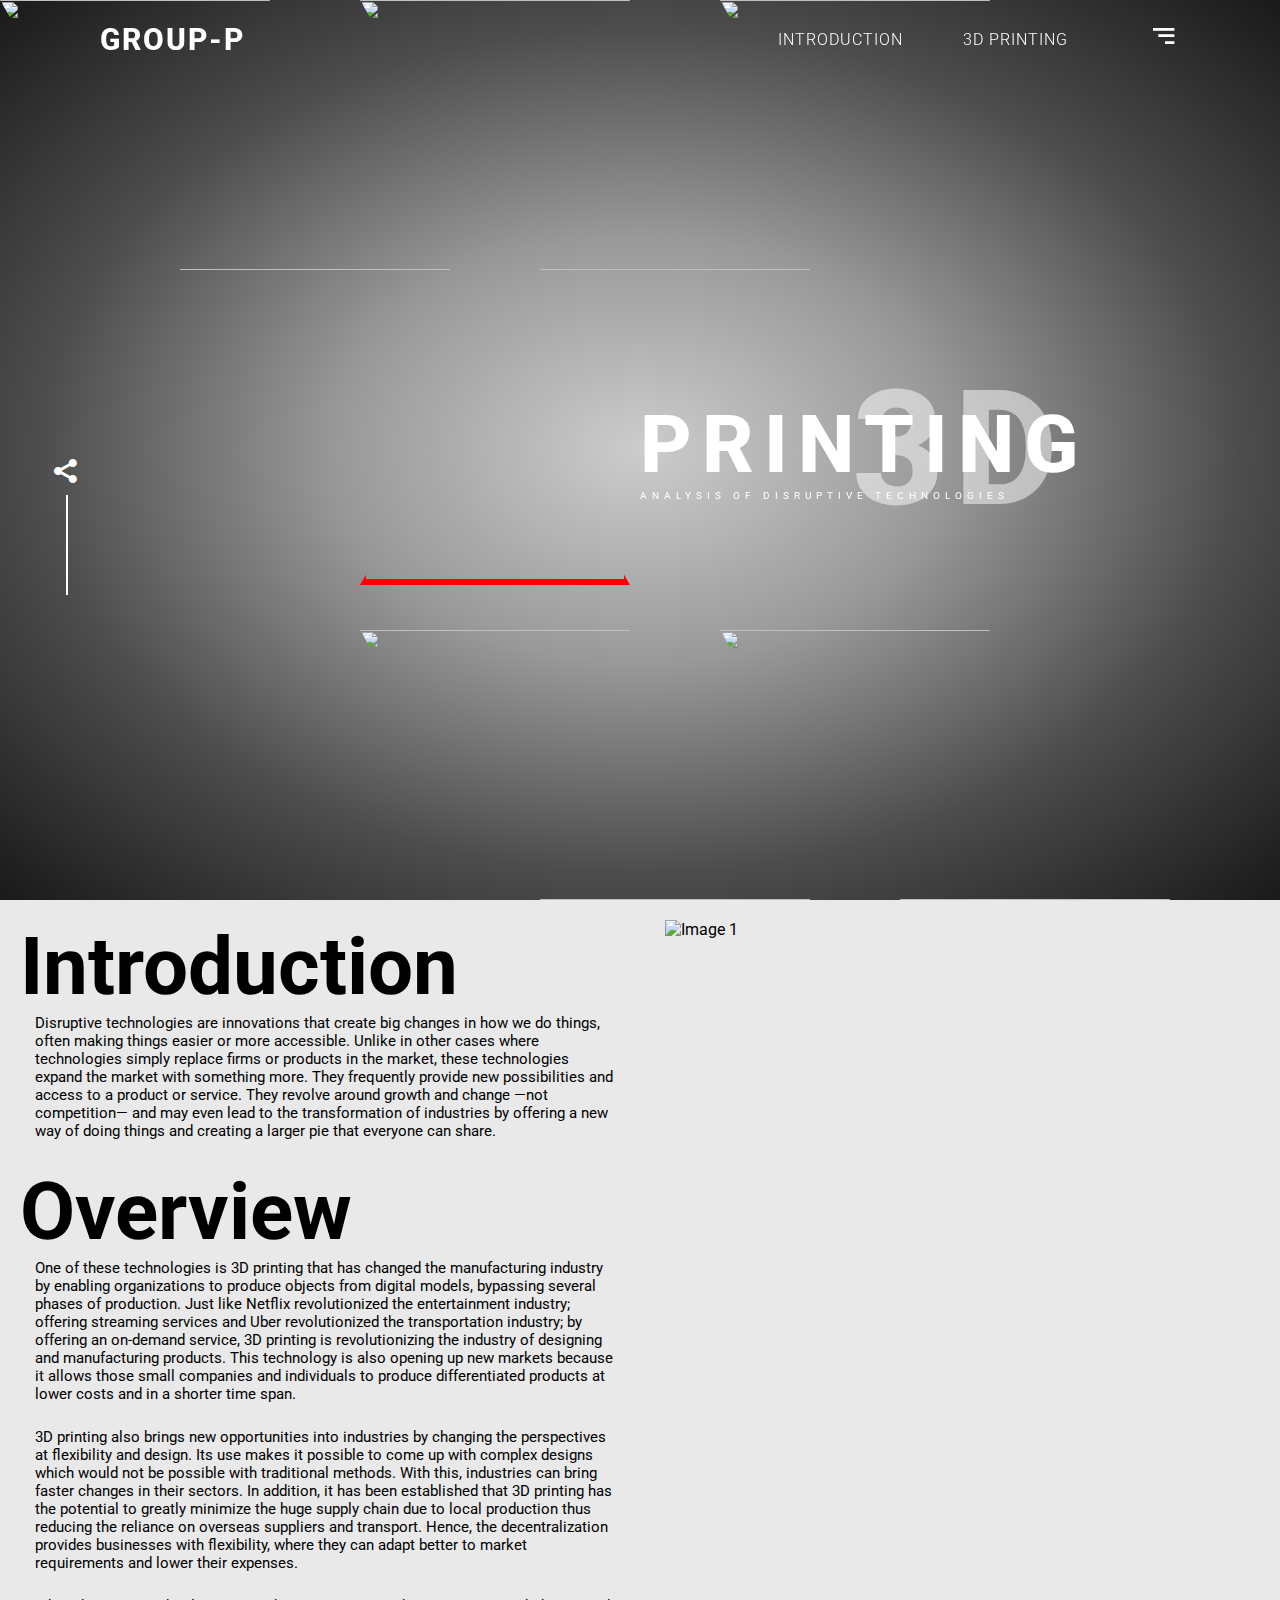
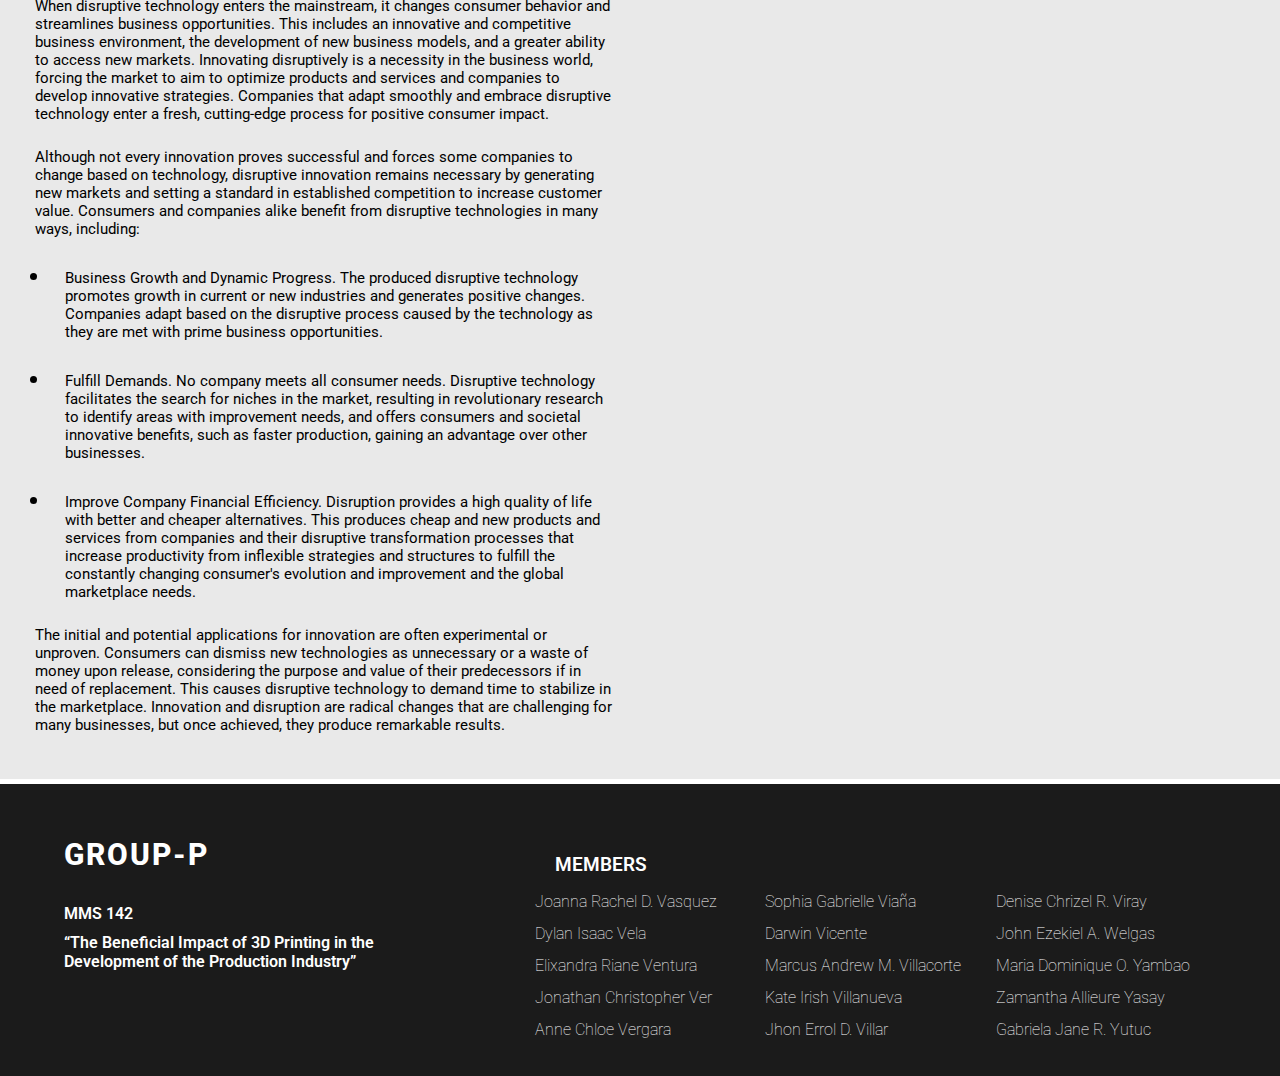
==== 3D printing - Copy/index.html @ 632ba296 "Update index.html" ====
<!DOCTYPE html>
<html lang="en">
<head>
    <meta charset="UTF-8">
    <meta name="viewport" content="width=device-width, initial-scale=1.0">
    <link href='https://unpkg.com/boxicons@2.1.4/css/boxicons.min.css' rel='stylesheet'>
    <link rel="stylesheet" href="css/style.css">
    <title>Disruptive Technologies: 3D Printing</title>
</head>
<body>
    <header>
        <a href="/3D printing - Copy/index.html" class="logo">Group-P</a>
        <div class="header-right">
            <ul class="nav">
                <li><a href="#introduction">Introduction</a></li>
                <li class="dropdown">
                    <a href="javascript:void(0)" class="dropbtn">3D Printing</a>
                    <div class="dropdown-content">
                        <a href="../Sub-Page/Sub-Page/3DPrintingPage.html">What is 3D Printing</a>
                        <a href="../Sub-Page/Sub-Page/3DPrintingPage.html#disruptive-impact">Disruptive Impacts of 3D Printing</a>
                        <a href="../Sub-Page/Sub-Page/3DPrintingPage.html#future-implications">Future Implications of 3D Printing</a>
                    </div>
                </li>
            </ul>
            <a href="#" class="menu" onclick="togglemenu();"><i class='bx bx-menu-alt-right'></i></a>
        </div>
    </header>
    <ul class="nav-mobile">
        <li><a href="#"></a></li>
        <li><a href="#footer">Members</a></li>
        <li><a href="#">References</a></li>
    </ul>
    <div class="banner">
        <a href="#" class="share"><i class='bx bxs-share-alt'></i></a>
        <div class="triangle one">
            <div class="flip-card">
                <div class="flip-card-front">
                    <img src="images/img-1.jpg" alt="">
                </div>
                <div class="flip-card-back">
                    <p></p>
                </div>
            </div>
        </div>
        <div class="triangle two">
            <div class="flip-card">
                <div class="flip-card-front">
                    <img src="images/img-3.jpg" alt="">
                </div>
                <div class="flip-card-back">
                    <p></p>
                </div>
            </div>
        </div>
        <div class="triangle three">
            <div class="flip-card">
                <div class="flip-card-front">
                    <img src="images/img-4.jpg" alt="">
                </div>
                <div class="flip-card-back">
                    <p></p>
                </div>
            </div>
        </div>
        <div class="triangle four video-container video-2">
            <div class="flip-card">
                <div class="flip-card-front">
                    <video class="video-2" src="videos/vid-2.mp4" autoplay loop muted></video>
                </div>
                <div class="flip-card-back">
                    <a target="_blank" href="https://www.youtube.com/watch?v=aubLuCFIejc">Reference</a>
                    <a href="#" class="play" onclick="changeVideo('video-2')"><i class='bx bx-play-circle'></i></a>
                </div>
            </div>
        </div>
        <div class="triangle five video-container video-3">
            <div class="flip-card">
                <div class="flip-card-front">
                    <video class="video-3" src="videos/vid-3.mp4" autoplay loop muted></video>
                </div>
                <div class="flip-card-back">
                    <a target="_blank" href="https://www.youtube.com/watch?v=aubLuCFIejc">Reference</a>
                    <a href="#" class="play" onclick="changeVideo('video-3')"><i class='bx bx-play-circle'></i></a>
                </div>
            </div>
        </div>
        <div class="triangle six">
            <div class="flip-card">
                <div class="flip-card-front">
                    <img src="images/img-7.jpg" alt="">
                </div>
                <div class="flip-card-back">
                    <p></p>
                </div>
            </div>
        </div>
        <div class="triangle seven">
            <div class="flip-card">
                <div class="flip-card-front">
                    <img src="images/img-8.jpg" alt="">
                </div>
                <div class="flip-card-back">
                    <p></p>
                </div>
            </div>
        </div>
        <div class="triangle-inverse one">
            <div class="flip-card">
                <div class="flip-card-front">
                    <img src="images/img-2.jpg" alt="">
                </div>
                <div class="flip-card-back">
                    <p></p>
                </div>
            </div>
        </div>
        <div class="triangle-inverse two">
            <div class="flip-card">
                <div class="flip-card-front">
                    <img src="images/img-9.jpg" alt="">
                </div>
                <div class="flip-card-back">
                    <p></p>
                </div>
            </div>
        </div>
        <div class="triangle-inverse three video-container video-1 active">
            <div class="flip-card">
                <div class="flip-card-front">
                    <video class="video-1" src="videos/vid-1.mp4" autoplay loop muted></video>
                </div>
                <div class="flip-card-back">
                    <a href="#" class="play" onclick="changeVideo('video-1')"><i class='bx bx-play-circle'></i></a>
                    <a target="_blank" href="https://www.youtube.com/watch?v=aubLuCFIejc">Reference</a>
                </div>
            </div>
        </div>
        <div class="triangle-inverse four">
            <div class="flip-card">
                <div class="flip-card-front">
                    <img src="images/img-1.jpg" alt="">
                </div>
                <div class="flip-card-back">
                    <p></p>
                </div>
            </div>
        </div>
        <div class="triangle-inverse five">
            <div class="flip-card">
                <div class="flip-card-front">
                    <img src="images/img-2.jpg" alt="">
                </div>
                <div class="flip-card-back">
                    <p></p>
                </div>
            </div>
        </div>
        <div class="banner-title">
            <h1>Prin<span class="text-special">3D</span>ting</h1>
            <span class="subtitle">Analysis of Disruptive Technologies</span>
        </div>
        <div class="bg-video-list">
            <video class="bg-video video-1 active" src="videos/vid-1.mp4" autoplay loop muted></video>
            <video class="bg-video video-2" src="videos/vid-2.mp4" autoplay loop muted></video>
            <video class="bg-video video-3" src="videos/vid-3.mp4" autoplay loop muted></video>
        </div>
    </div>
    <div class="additional-content">
        <div class="content-wrapper">
            <div class="text-column">
                <h2 id="introduction">Introduction</h2>
                <p>Disruptive technologies are innovations that create big changes in how we do things, often making things easier or more accessible. Unlike in other cases where technologies simply replace firms or products in the market, these technologies expand the market with something more. They frequently provide new possibilities and access to a product or service. They revolve around growth and change —not competition— and may even lead to the transformation of industries by offering a new way of doing things and creating a larger pie that everyone can share.</p>
                <br>
                <h2>Overview</h2>
                <p>One of these technologies is 3D printing that has changed the manufacturing industry by enabling organizations to produce objects from digital models, bypassing several phases of production. Just like Netflix revolutionized the entertainment industry; offering streaming services and Uber revolutionized the transportation industry; by offering an on-demand service, 3D printing is revolutionizing the industry of designing and manufacturing products. This technology is also opening up new markets because it allows those small companies and individuals to produce differentiated products at lower costs and in a shorter time span.</p>
                <br>
                <p>3D printing also brings new opportunities into industries by changing the perspectives at flexibility and design. Its use makes it possible to come up with complex designs which would not be possible with traditional methods. With this, industries can bring faster changes in their sectors. In addition, it has been established that 3D printing has the potential to greatly minimize the huge supply chain due to local production thus reducing the reliance on overseas suppliers and transport. Hence, the decentralization provides businesses with flexibility, where they can adapt better to market requirements and lower their expenses.</p>
                <br>
                <p>When disruptive technology enters the mainstream, it changes consumer behavior and streamlines business opportunities. This includes an innovative and competitive business environment, the development of new business models, and a greater ability to access new markets. Innovating disruptively is a necessity in the business world, forcing the market to aim to optimize products and services and companies to develop innovative strategies. Companies that adapt smoothly and embrace disruptive technology enter a fresh, cutting-edge process for positive consumer impact.</p>
                <br>
                <p>Although not every innovation proves successful and forces some companies to change based on technology, disruptive innovation remains necessary by generating new markets and setting a standard in established competition to increase customer value. Consumers and companies alike benefit from disruptive technologies in many ways, including:</p>
                <br>
                <ul>
                    <li>
                        <p>Business Growth and Dynamic Progress. The produced disruptive technology promotes growth in current or new industries and generates positive changes. Companies adapt based on the disruptive process caused by the technology as they are met with prime business opportunities.</p>
                    </li>
                    <br>
                    <li>
                        <p>Fulfill Demands. No company meets all consumer needs. Disruptive technology facilitates the search for niches in the market, resulting in revolutionary research to identify areas with improvement needs, and offers consumers and societal innovative benefits, such as faster production, gaining an advantage over other businesses.</p>
                    </li>
                    <br>
                    <li>
                        <p>Improve Company Financial Efficiency. Disruption provides a high quality of life with better and cheaper alternatives. This produces cheap and new products and services from companies and their disruptive transformation processes that increase productivity from inflexible strategies and structures to fulfill the constantly changing consumer's evolution and improvement and the global marketplace needs.</p>
                    </li>
                    <br>
                </ul>
                <p>The initial and potential applications for innovation are often experimental or unproven. Consumers can dismiss new technologies as unnecessary or a waste of money upon release, considering the purpose and value of their predecessors if in need of replacement. This causes disruptive technology to demand time to stabilize in the marketplace. Innovation and disruption are radical changes that are challenging for many businesses, but once achieved, they produce remarkable results.</p>
                <br>
            </div>
            <div class="image-column">
                <img src="images/img-10.jpg" alt="Image 1">
                <iframe width="100%" height="25%" src="https://www.youtube.com/embed/anTbjvikZjg?si=EbJKL6sJ1cytsRj_" title="YouTube video player" frameborder="0" allow="accelerometer; autoplay; clipboard-write; encrypted-media; gyroscope; picture-in-picture; web-share" referrerpolicy="strict-origin-when-cross-origin" allowfullscreen></iframe>
                <iframe width="100%" height="25%" src="https://www.youtube.com/embed/z0YOZAopdvs?si=YyNyME1jHcobrAN2" title="YouTube video player" frameborder="0" allow="accelerometer; autoplay; clipboard-write; encrypted-media; gyroscope; picture-in-picture; web-share" referrerpolicy="strict-origin-when-cross-origin" allowfullscreen></iframe>
            </div>
        </div>
    </div>
    <footer>
        <div class="footer" id="footer">
          <div class="container">
            <div class="column">
                  <div class="info">
                    <a href="/" class="logo">Group-P</a>  <!--Logo placement-->
                    <div>
                      <h4> MMS 142  </h4>
                      <h4>
                        “The Beneficial Impact of 3D Printing in the Development of the Production Industry” 
                      </h4>
                    </div>
                  </div>
    
                  <div class="members">
                    <h3> Members </h3>
                    <div class="names">
                      <p class="member-list">
                        Joanna Rachel D. Vasquez <br>
                        Dylan Isaac Vela <br>
                        Elixandra Riane Ventura <br>
                        Jonathan Christopher Ver <br>
                        Anne Chloe Vergara
                      </p>
                    
                      <p class="member-list">
                        Sophia Gabrielle Viaña <br>
                        Darwin Vicente <br>
                        Marcus Andrew M. Villacorte <br>
                        Kate Irish Villanueva <br>
                        Jhon Errol D. Villar
                      </p>
    
                      <p class="member-list">
                        Denise Chrizel R. Viray <br>
                        John Ezekiel A. Welgas <br>
                        Maria Dominique O. Yambao <br>
                        Zamantha Allieure Yasay <br>
                        Gabriela Jane R. Yutuc                    
                      </p>
                    </div>   
                  </div>
            </div>
          </div>  
        </div>
        <!--/.footer-->
                              
    
    </footer>
    <script src="js/main.js"></script>
</body>
</html>
---- 3D printing - Copy/css/style.css ----
@import url('https://fonts.googleapis.com/css2?family=Bodoni+Moda:ital,opsz,wght@0,6..96,400..900;1,6..96,400..900&family=League+Spartan:wght@100..900&family=Roboto:ital,wght@0,100;0,300;0,400;0,500;0,700;0,900;1,100;1,300;1,400;1,500;1,700;1,900&display=swap');

* {
    margin: 0;
    padding: 0;
    box-sizing: border-box;
}

:root {
    --primary: #ff0000;
}

body {
    position: relative;
    background: #ffffff;
    font-family: 'Roboto', sans-serif;
    width: 100%;
    min-height: 100vh;
    overflow: hidden;
}

header {
    position: absolute;
    top: 0;
    left: 0;
    width: 100%;
    display: flex;
    justify-content: space-between;
    align-items: center;
    padding: 20px 100px;
    z-index: 1000;
}

.logo {
    font-size: 30px;
    color: #ffffff;
    letter-spacing: 2px;
    font-weight: 800;
    text-decoration: none;
    text-transform: uppercase;
}

.header-right {
    display: flex;
    align-items: center;
}

.menu {
    color: #ffffff;
    font-size: 2rem;
    transition: 0.5s;
}

.menu.active {
    transform: rotateY(180deg);
}

.nav {
    display: flex;
    margin-right: 50px;
}

.nav li {
    list-style: none;
    margin: 0 20px;
}

.nav li a {
    color: #ffffff;
    text-decoration: none;
    text-transform: uppercase;
    font-weight: 300;
    letter-spacing: 1px;
    cursor: pointer;
    transition: 0.5s;
    padding: 10px;
}

.nav li a:hover {
    color: var(--primary);
}

.nav-mobile {
    position: absolute;
    top: 0;
    left: 0;
    width: 100%;
    height: 100vh;
    background: rgba(0, 0, 0, 0.4);
    backdrop-filter: blur(20px);
    display: flex;
    flex-direction: column;
    justify-content: center;
    align-items: center;
    transition: 0.5s;
    z-index: 990;
    gap: 20px;
    opacity: 0;
    visibility: hidden;
}

.nav-mobile.active {
    opacity: 1;
    visibility: visible;
}

.nav-mobile li {
    position: relative;
    list-style: none;
}

.nav-mobile li a {
    color: #ffffff;
    text-decoration: none;
    font-weight: 300;
    text-transform: uppercase;
    letter-spacing: 1px;
    cursor: pointer;
    transition: 0.5s;
    padding: 10px;
}

.nav-mobile li a:hover {
    color: var(--primary);
}

.banner {
    position: relative;
    width: 100%;
    min-height: 100vh;
    padding: 0 100px;
    display: flex;
    justify-content: space-between;
    align-items: center;
    overflow: hidden;
    transition: 0.5s;
    perspective: 1000px;
}

.banner::after {
    position: absolute;
    content: '';
    top: 0;
    left: 0;
    right: 0;
    bottom: 0;
    background: radial-gradient(
        rgba(0, 0, 0, 0.2),
        rgba(0, 0, 0, 0.4),
        rgba(0, 0, 0, 0.7),
        rgba(0, 0, 0, 0.9)
    );
}

.banner .share {
    position: absolute;
    top: 45%;
    left: 50px;
    transform: translateY(50px);
    color: #ffffff;
    font-size: 2rem;
    z-index: 1000;
    cursor: pointer;
    transition: 0.5s;
}

.banner .share:hover {
    color: var(--primary);
}

.banner .share::before {
    position: absolute;
    content: '';
    top: 40px;
    left: 50%;
    width: 2px;
    height: 100px;
    background: #ffffff;
}

.triangle {
    position: absolute;
    top: 0;
    left: 0;
    width: 30vh;
    height: 30vh;
    clip-path: polygon(0 0, 50% 87%, 100% 0);
    cursor: pointer;
    z-index: 900;
    transition: transform 1s;
    transform-style: preserve-3d;
}

.triangle-inverse {
    position: absolute;
    top: 0;
    left: calc(15vh + 5vh);
    width: 30vh;
    height: 30vh;
    clip-path: polygon(0 100%, 50% 13%, 100% 100%);
    cursor: pointer;
    z-index: 900;
    transition: transform 1s;
    transform-style: preserve-3d;
}

.triangle.two {
    left: calc(30vh + 10vh);
}

.triangle.three {
    left: calc(60vh + 20vh);
}

.triangle.four {
    top: calc(30vh + 5vh);
    left: calc(15vh + 5vh);
}

.triangle.five {
    top: calc(30vh + 5vh);
    left: calc(45vh + 15vh);
}

.triangle.six {
    top: calc(60vh + 10vh);
    left: calc(30vh + 10vh);
}

.triangle.seven {
    top: calc(60vh + 10vh);
    left: calc(60vh + 20vh);
}

.triangle-inverse.two {
    left: calc(45vh + 15vh);
}

.triangle-inverse.three {
    top: calc(30vh + 5vh);
    left: calc(30vh + 10vh);
}

.triangle-inverse.four {
    top: calc(60vh + 10vh);
    left: calc(45vh + 15vh);
}

.triangle-inverse.five {
    top: calc(60vh + 10vh);
    left: calc(75vh + 25vh);
}

.triangle:hover,
.triangle-inverse:hover {
    transform: rotateY(360deg);
}

.flip-card {
    position: relative;
    width: 100%;
    height: 100%;
    transition: transform 0.5s;
    transform-style: preserve-3d;
}

.triangle:hover .flip-card,
.triangle-inverse:hover .flip-card {
    transform: rotateY(180deg);
}

.flip-card-front,
.flip-card-back {
    position: absolute;
    width: 100%;
    height: 100%;
    backface-visibility: hidden;
    display: flex;
    justify-content: center;
    align-items: center;
}

.flip-card-front {
    color: #ffffff;
}

.flip-card-back {
    background: var(--primary);
    color: #ffffff;
    transform: rotateY(180deg);
    display: flex;
    justify-content: start;
    align-items: center;
    flex-direction: column;
    gap: 15px;
    padding-top: 50px;
    font-size: 10px;
    text-decoration: none;
    text-transform: uppercase;
}

.flip-card-back a {
    color: #ffffff;
    font-decoration: none;
    font-weight: 300;
}

.flip-card-back .play {
    font-size: 2rem;
    color: #ffffff;
    transition: 0.5s;
    transform: scale(1);
}

.flip-card-back .play:hover {
    transform: scale(1.5);
}

.triangle-inverse .flip-card-back {
    padding-top: 100px;
}


.triangle-inverse img,
.triangle img {
    width: 100%;
    height: 100%;
    object-fit: cover;
    object-position: center;
}

.triangle-inverse video,
.triangle video {
    width: 100%;
    height: 100%;
    object-fit: cover;
    object-position: center;
}

.video-container.active {
    border: 6px solid var(--primary);
}

.banner .bg-video {
    position: absolute;
    top: 0;
    left: 0;
    width: 100%;
    height: 100%;
    object-fit: cover;
    object-position: center;
    visibility: hidden;
    opacity: 0;
    transition: 1s;
}

.banner .bg-video.active {
    visibility: visible;
    opacity: 1;
}

.banner-title {
    position: absolute;
    right: 0;
    top: 0;
    width: 50%;
    height: 100vh;
    display: flex;
    align-items: start;
    justify-content: center;
    flex-direction: column;
}

.banner-title h1 {
    color: #ffffff;
    font-size: 5rem;
    text-transform: uppercase;
    letter-spacing: 10px;
    width: 100%;
    z-index: 900;
    font-weight: 800;
    line-height: 0;
}

.banner-title .text-special {
    position: absolute;
    font-size: 10rem;
    top: 50%;
    left: 50%;
    transform: translate(-50%, -50%);
    opacity: 0.5;
    animation: animate 10s linear infinite;
}

@keyframes animate {
    0% {
        transform: translate(-50%, -50%) rotateY(0deg);
    }
    100% {
        transform: translate(-50%, -50%) rotateY(360deg);
    }
}

.banner-title .subtitle {
    top: 45px;
    font-size: 10px;
    position: relative;
    color: #ffffff;
    letter-spacing: 5px;
    text-transform: uppercase;
    z-index: 900;
}

body {
    font-family: 'Roboto', sans-serif;
    margin: 0;
    padding: 0;
    overflow-x: hidden;
    overflow-y: auto;
}

.text-column h2 {
    font-size: 5rem;
}

.additional-content {
    padding: 20px;
    background: #e9e9e9;
    min-height: 100vh;
    box-sizing: border-box;
}

.content-wrapper {
    display: flex;
    justify-content: space-between;
    flex-wrap: wrap;
}

.text-column,
.image-column {
    width: 48%;
}

.image-column img {
    width: 100%;
    height: auto;
    margin-bottom: 10px;
}

.footer {
  background: #1b1b1b;
  height: auto;
  padding-bottom: 30px;
  position: relative;
  width: 100%;
  border-top: 18px;
  margin-top: 5px;
  color: #ffffff;
} 

.container {
    max-height: 360px;
    padding-top: 20px;
    padding-top: 20px;
    width: 90%;
    margin: auto;
}

.column {
    display: grid;
    grid-template-columns: 1fr 1.5fr;
}

.info {
    display: grid;
    
    width: 80%;  
}

.logo {
    align-content: center;
}

.members {
    align-content: center;
}

.names {
    display: grid;
    grid-template-columns: 1fr 1fr 1fr;
}

.member-list {
    line-height: 2;
    width: 90%;
    min-width: 220px;
    text-align: left;
    align-content: end;
    padding-left: 10px;
} 

.names {
    display: grid;
    grid-template-columns: 1fr 1fr 1fr;
}

  .footer h4 {
    font-size: 1em;
    font-weight: 600;
    align-content: center;
    padding-bottom: 10px;
  }
  .footer h3 {
    font-size: 1.2em;
    font-weight: 600;
    line-height: 2px;
    padding: 40px 10px 0px;
    text-transform: uppercase;
    margin: 20px;
    text-align: left;
  }
  
  .footer p {
    font-size: 1em;
    font-weight: lighter;
}

.header-right .nav .dropdown {
    position: relative;
    display: inline-block;
}

.header-right .nav .dropbtn {
    background-color: inherit;
    color: #ffffff;
    padding: 10px;
    font-size: 16px;
    border: none;
    cursor: pointer;
}

.header-right .nav .dropdown-content a {
    color: #000;
    font-size: 15px;
    font-weight: 500;
    padding: 12px 16px;
    text-decoration: none;
    display: block;
}

.header-right .nav .dropdown-content a:hover {
    background-color: #000;
    color: #ffffff;
}

.header-right .nav .dropdown-content {
    display: none;
    position: absolute;
    top: 25px;
    background-color: #ffffff;
    opacity: 45%;
    min-width: 160px;
    box-shadow: 0px 8px 16px 0px rgba(0, 0, 0, 0.2);
    z-index: 900;
}

.header-right .nav .dropdown:hover .dropbtn {
    color: var(--primary);
}

.additional-content .content-wrapper .text-column {
    font-size: 22px;
}

.additional-content .content-wrapper .text-column p {
    padding-left: 15px;
    font-size: 15px;
}

.additional-content .content-wrapper .text-column ul {
    margin-left: 30px;
}
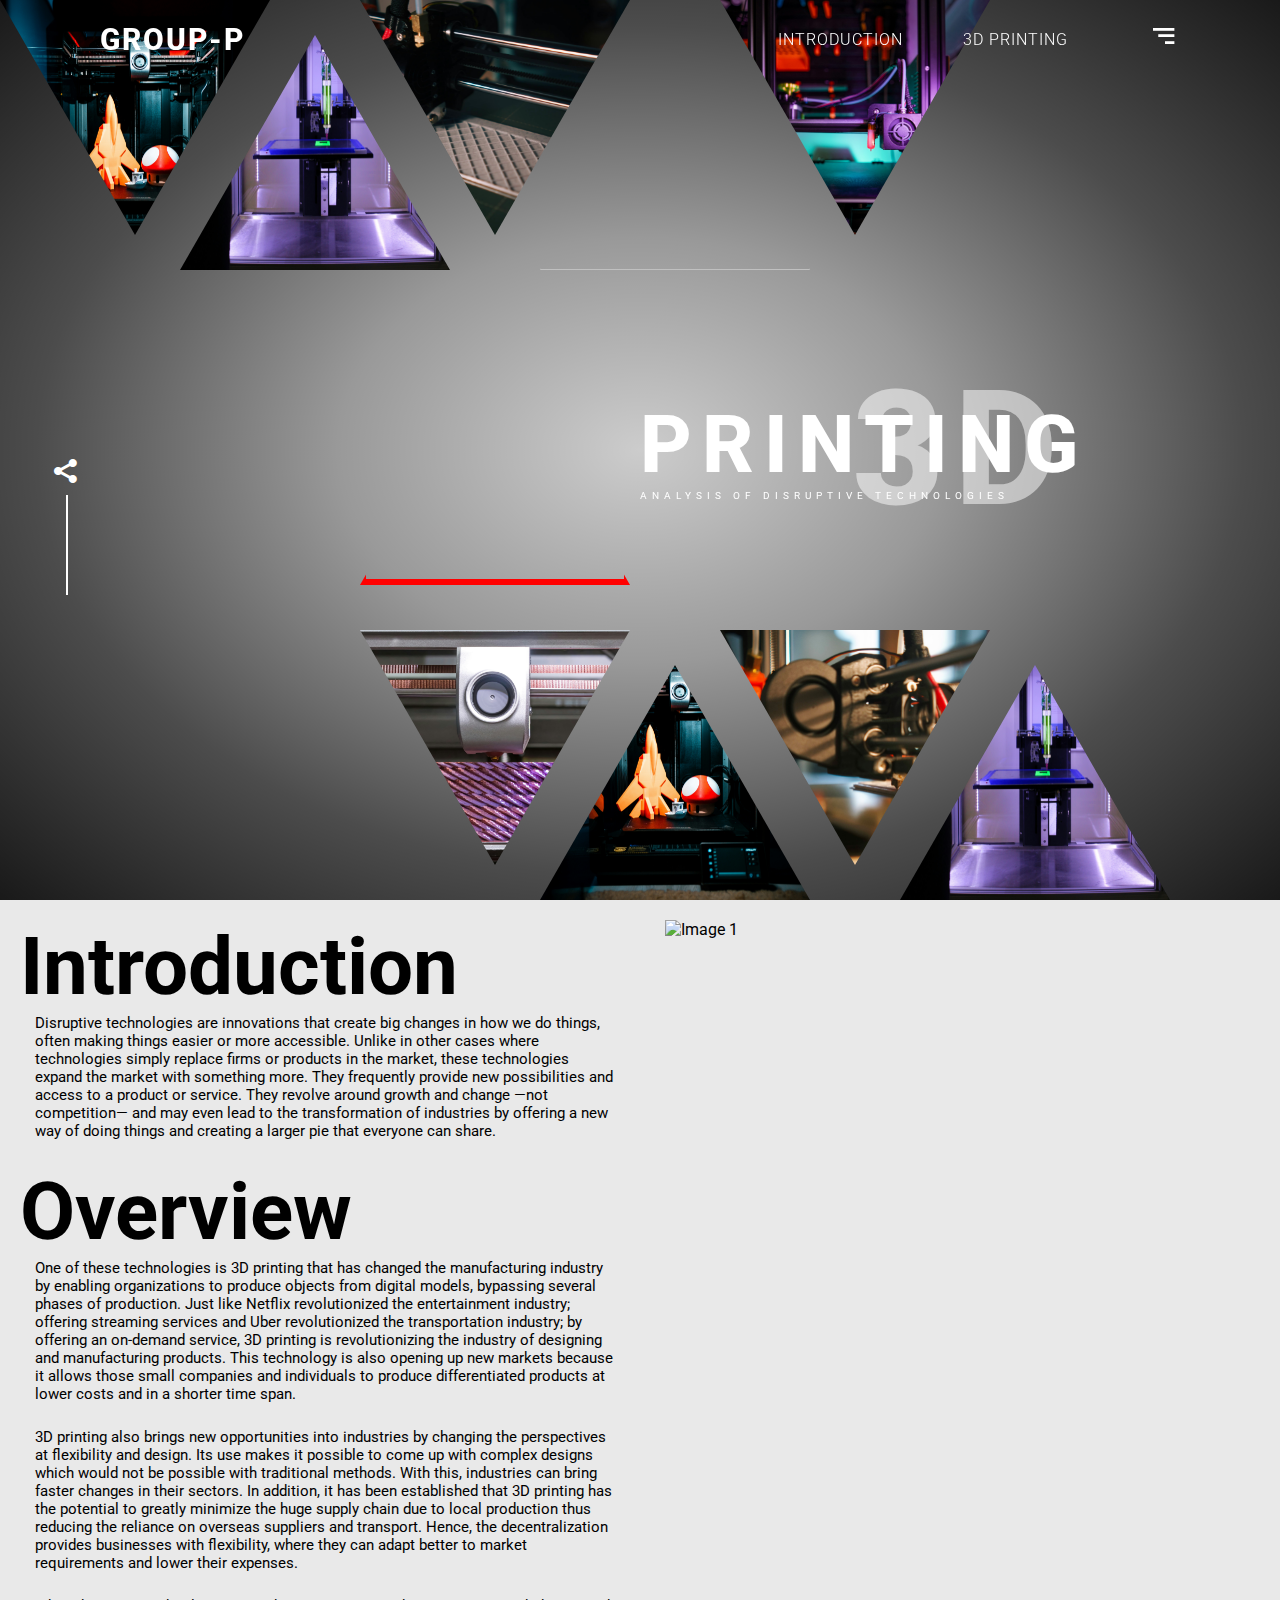
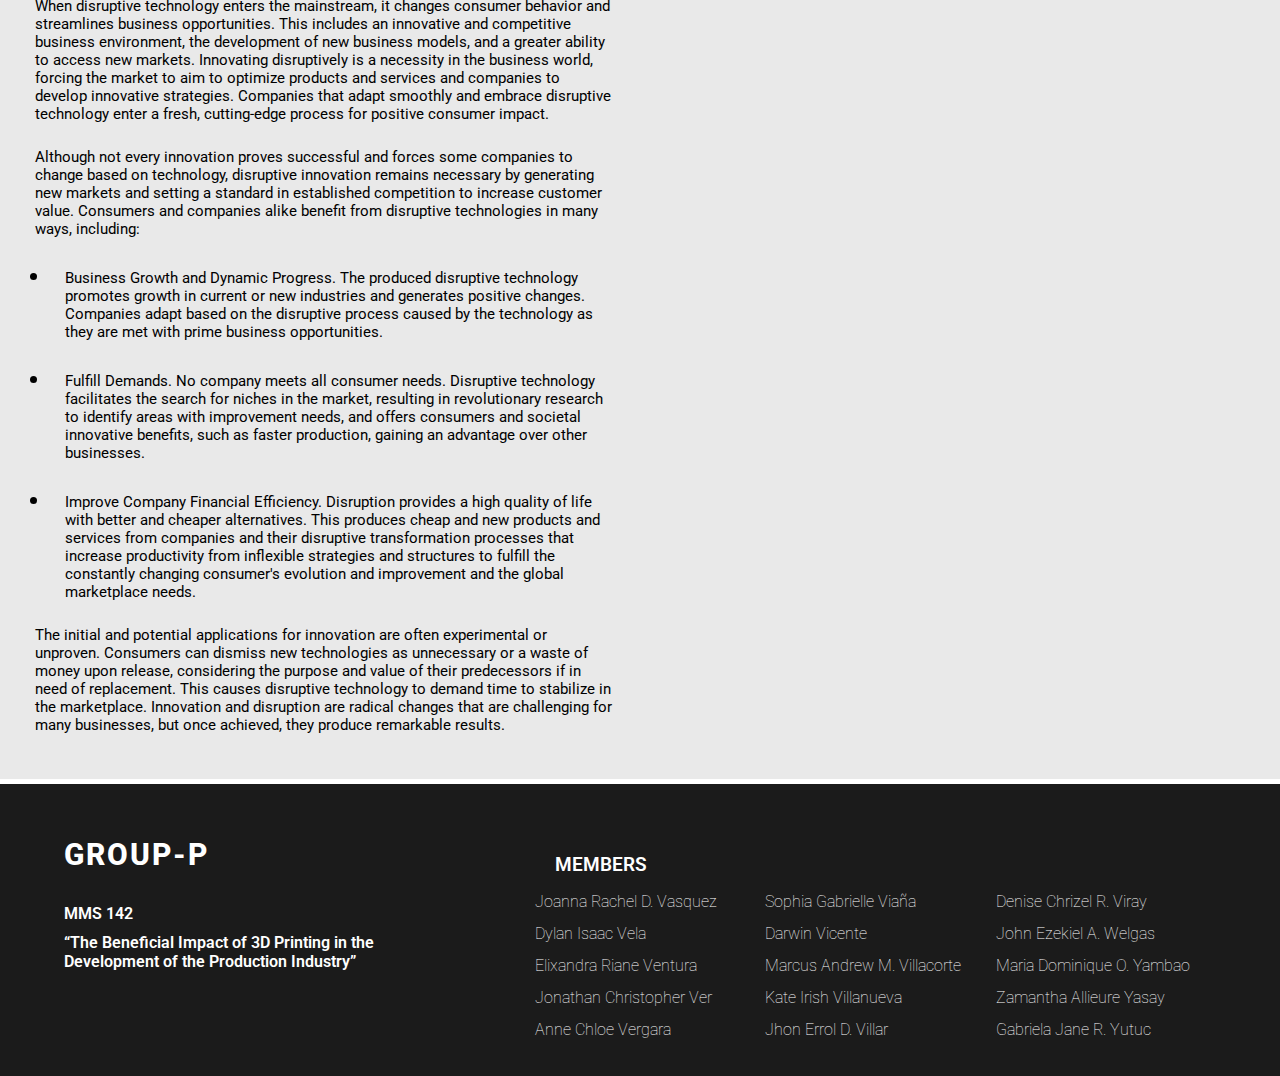
==== commit ed415a06: "Update index.html" ====
--- a/3D printing - Copy/index.html
+++ b/3D printing - Copy/index.html
@@ -9,7 +9,7 @@
 </head>
 <body>
     <header>
-        <a href="/3D printing - Copy/index.html" class="logo">Group-P</a>
+        <a href="../3D printing - Copy/index.html" class="logo">Group-P</a>
         <div class="header-right">
             <ul class="nav">
                 <li><a href="#introduction">Introduction</a></li>
@@ -17,8 +17,8 @@
                     <a href="javascript:void(0)" class="dropbtn">3D Printing</a>
                     <div class="dropdown-content">
                         <a href="../Sub-Page/Sub-Page/3DPrintingPage.html">What is 3D Printing</a>
-                        <a href="../Sub-Page/Sub-Page/3DPrintingPage.html#disruptive-impact">Disruptive Impacts of 3D Printing</a>
-                        <a href="../Sub-Page/Sub-Page/3DPrintingPage.html#future-implications">Future Implications of 3D Printing</a>
+                        <a href="../Sub-Page/Sub-Page/3DPrintingPage.html#disruptive">Disruptive Impacts of 3D Printing</a>
+                        <a href="../Sub-Page/Sub-Page/3DPrintingPage.html#future">Future Implications of 3D Printing</a>
                     </div>
                 </li>
             </ul>
@@ -28,10 +28,10 @@
     <ul class="nav-mobile">
         <li><a href="#"></a></li>
         <li><a href="#footer">Members</a></li>
-        <li><a href="#">References</a></li>
+        <li><a href="../../References Page/References.html">References</a></li>
     </ul>
     <div class="banner">
-        <a href="#" class="share"><i class='bx bxs-share-alt'></i></a>
+        <a href="#" class="share" id="shareButton"><i class='bx bxs-share-alt'></i></a>
         <div class="triangle one">
             <div class="flip-card">
                 <div class="flip-card-front">
@@ -209,7 +209,7 @@
           <div class="container">
             <div class="column">
                   <div class="info">
-                    <a href="/" class="logo">Group-P</a>  <!--Logo placement-->
+                    <a href="../3D printing - Copy/index.html" class="logo">Group-P</a>  <!--Logo placement-->
                     <div>
                       <h4> MMS 142  </h4>
                       <h4>
--- a/3D printing - Copy/css/style.css
+++ b/3D printing - Copy/css/style.css
@@ -122,6 +122,10 @@
 
 .nav-mobile li a:hover {
     color: var(--primary);
+}
+
+.no-scroll {
+    overflow: hidden;
 }
 
 .banner {
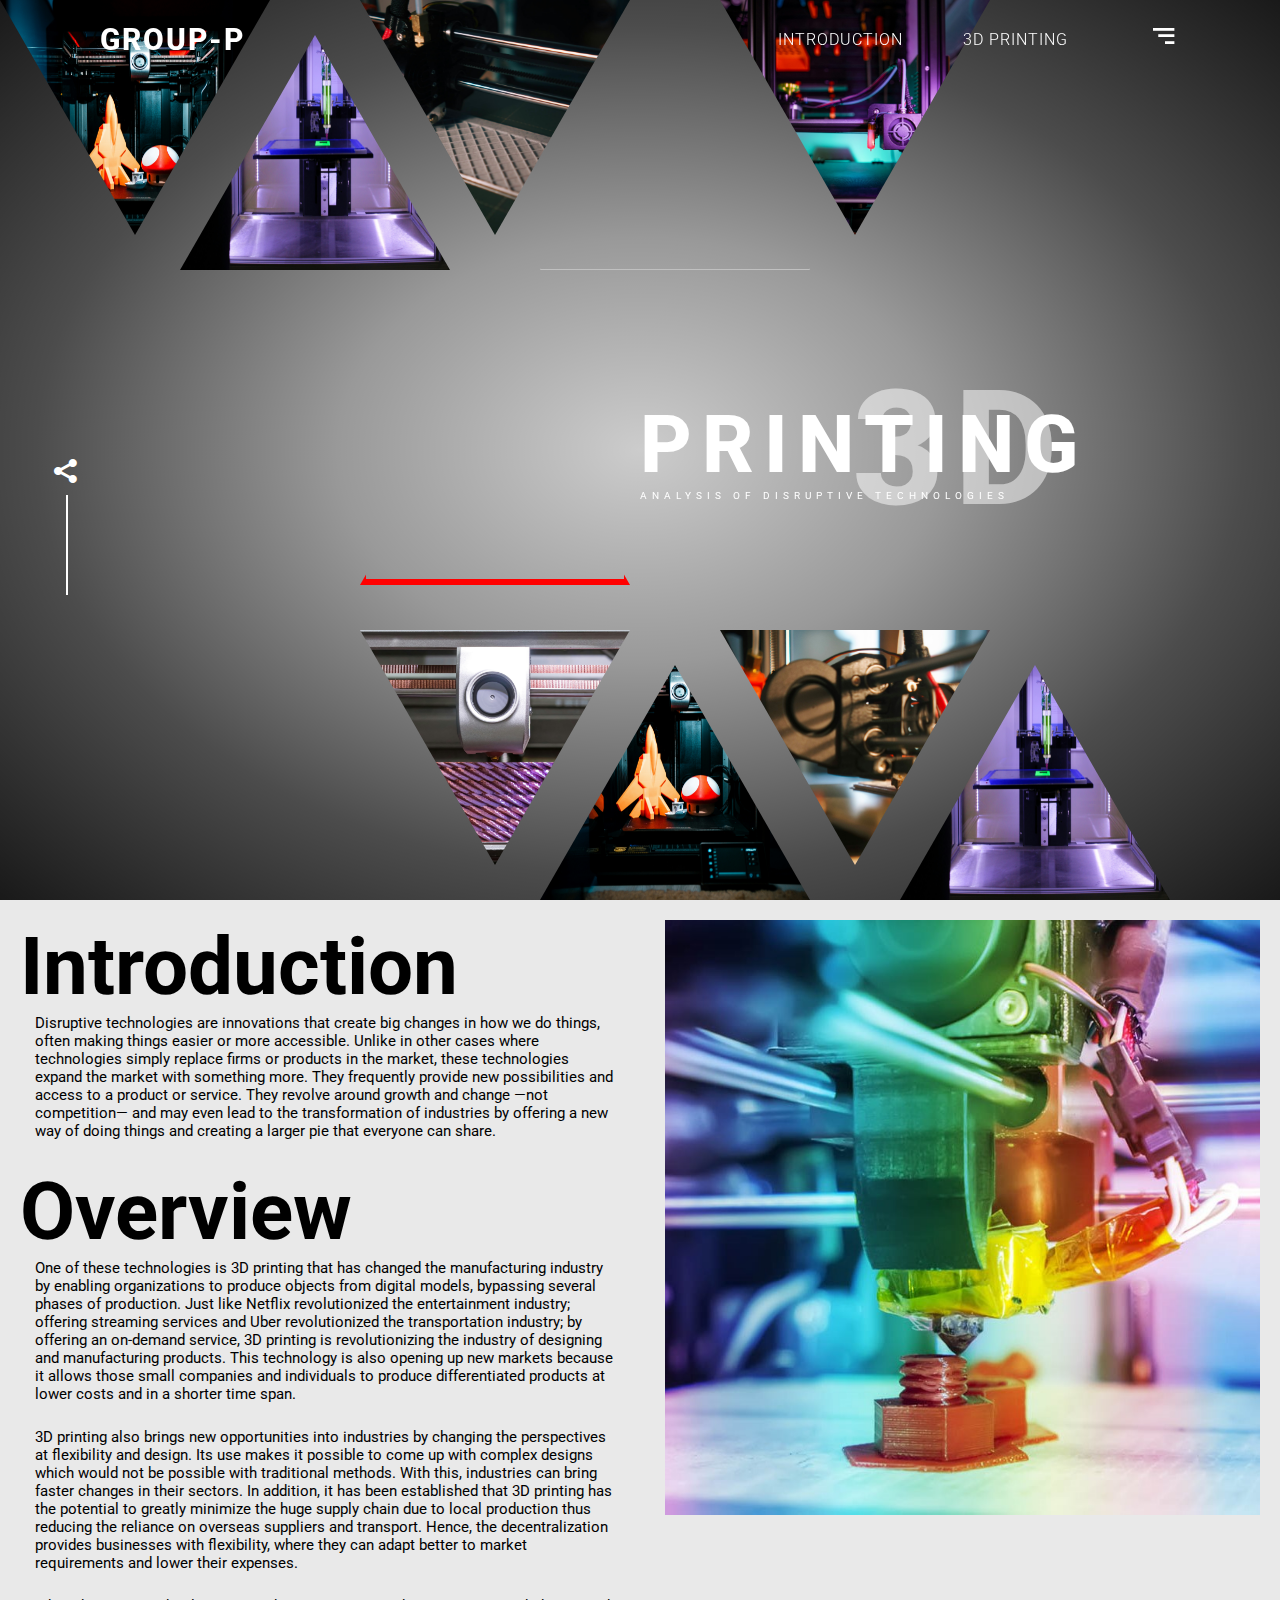
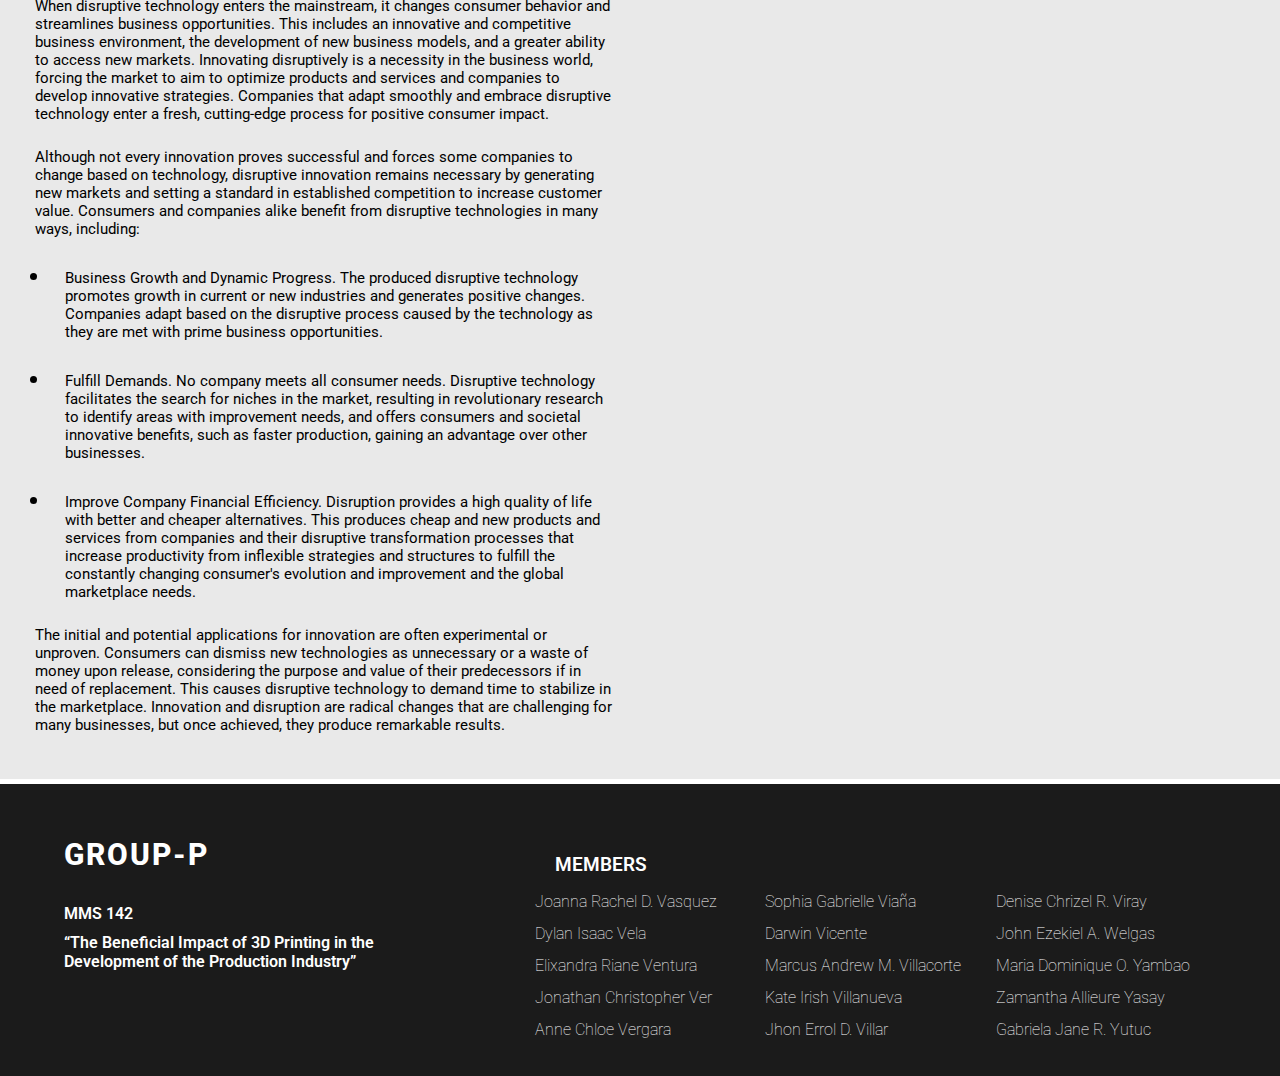
==== commit 0e94abca: "Update index.html" ====
--- a/3D printing - Copy/index.html
+++ b/3D printing - Copy/index.html
@@ -28,7 +28,7 @@
     <ul class="nav-mobile">
         <li><a href="#"></a></li>
         <li><a href="#footer">Members</a></li>
-        <li><a href="../../References Page/References.html">References</a></li>
+        <li><a href="../References Page/References.html">References</a></li>
     </ul>
     <div class="banner">
         <a href="#" class="share" id="shareButton"><i class='bx bxs-share-alt'></i></a>
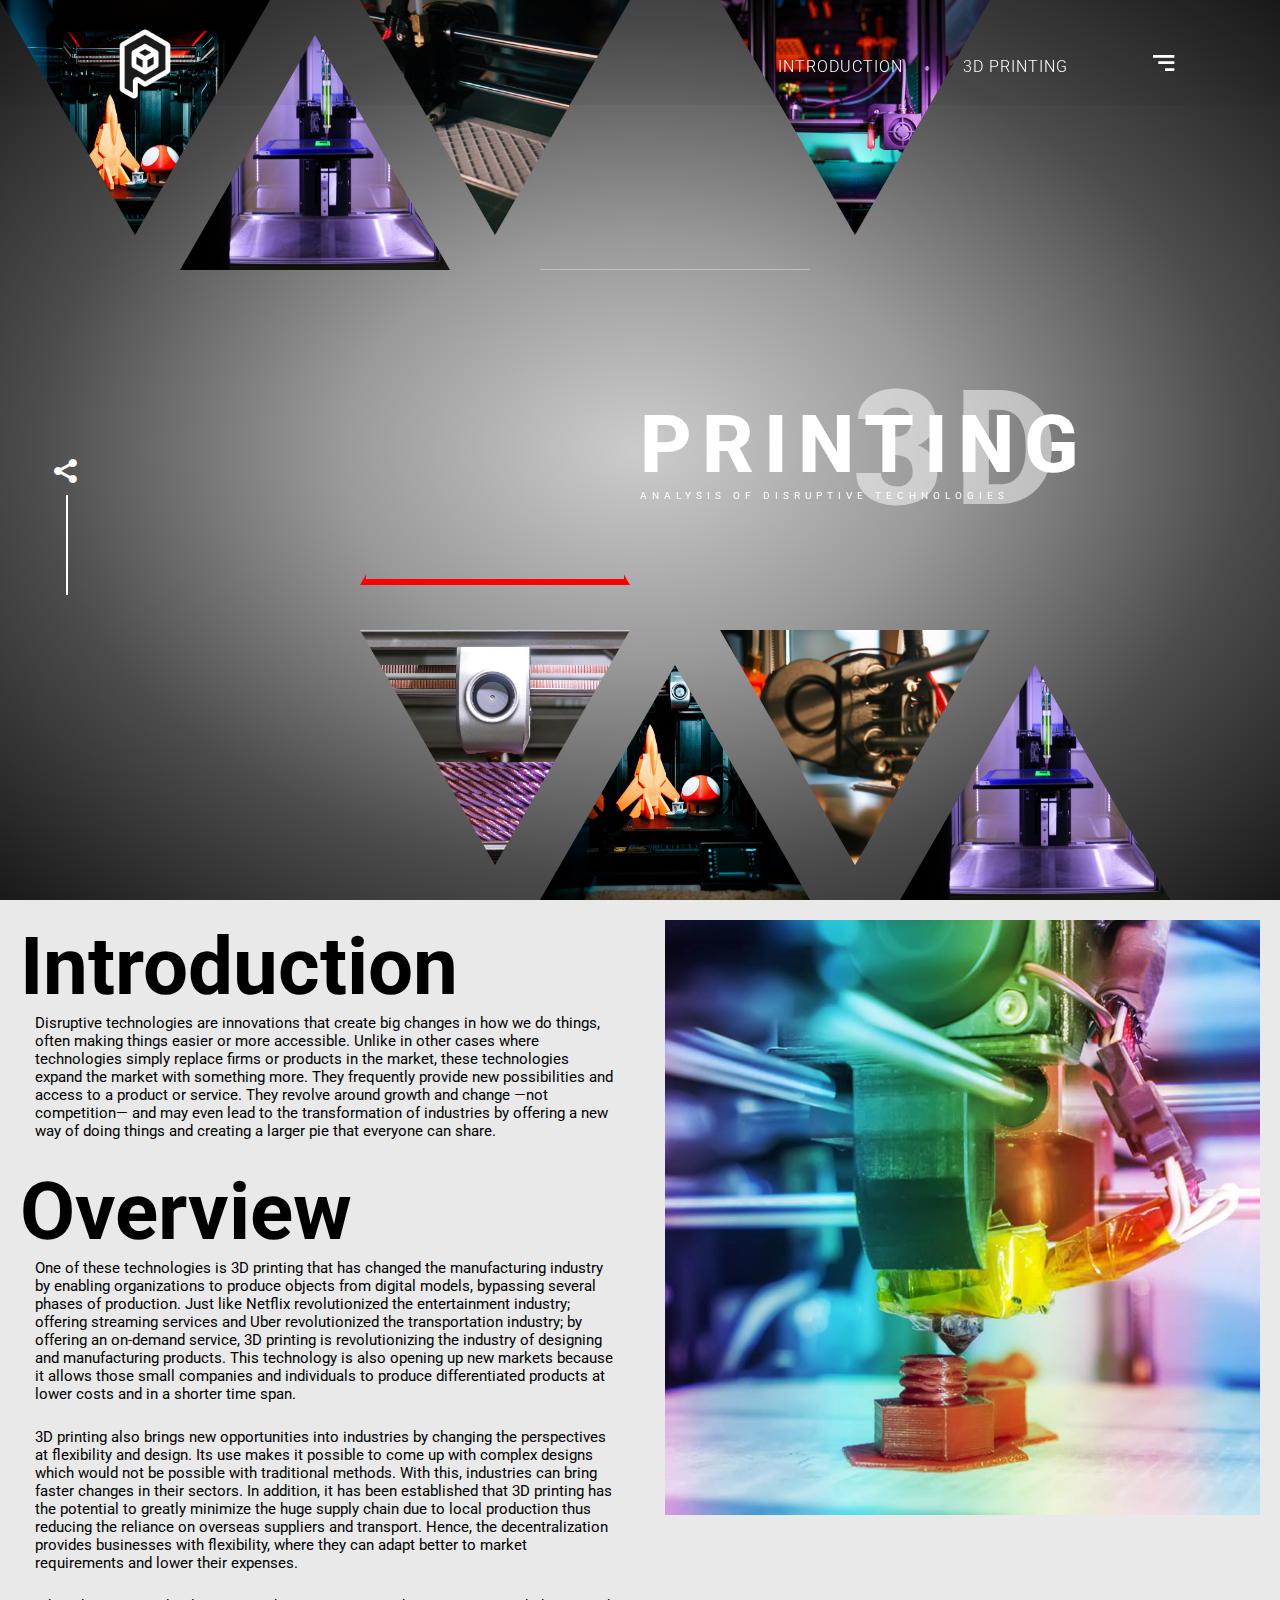
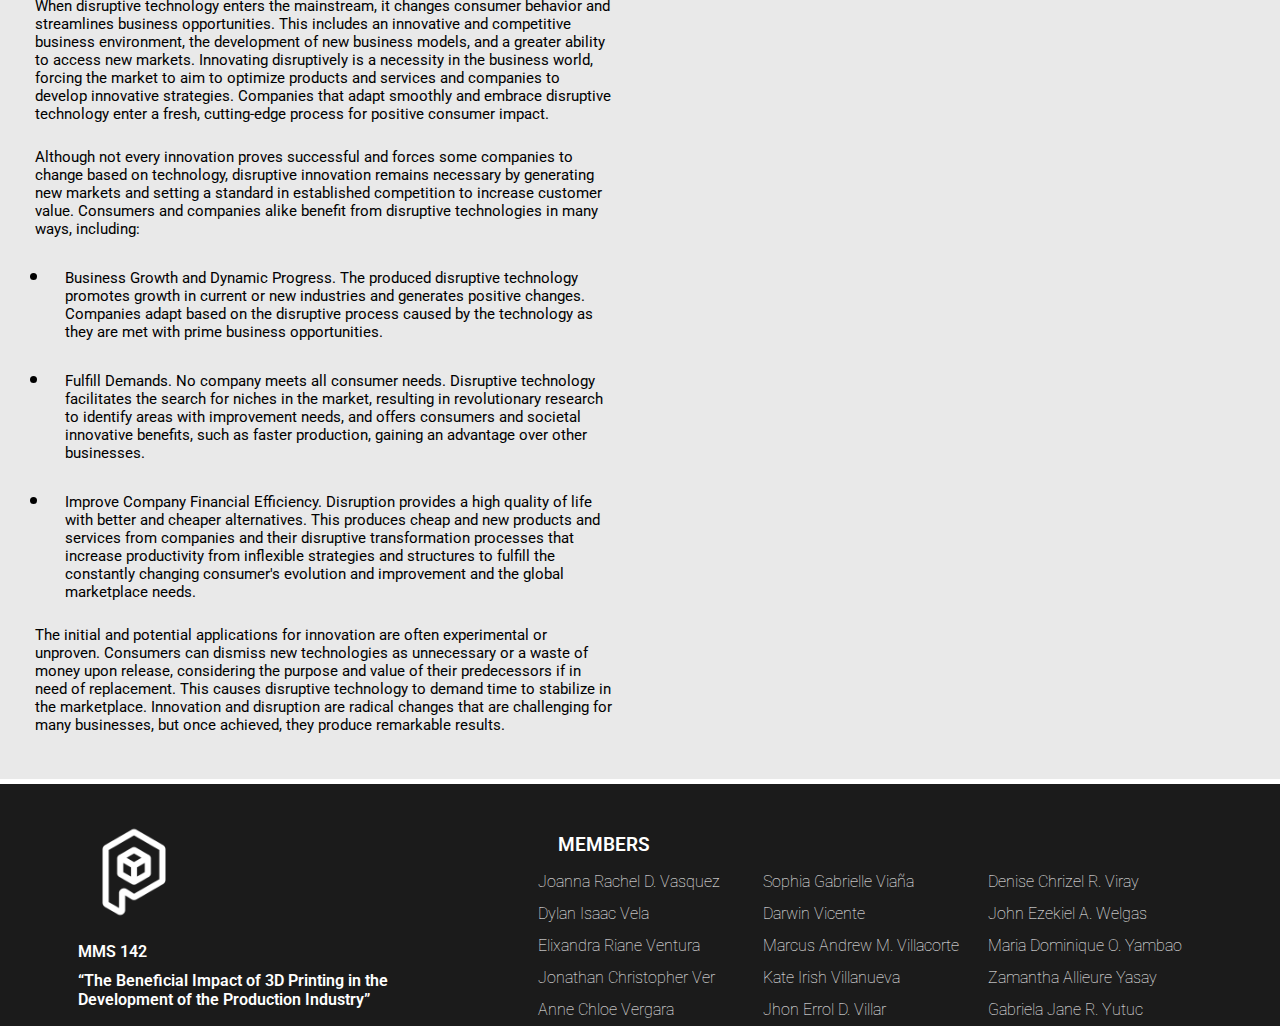
==== commit 3d55599f: "index.html" ====
--- a/3D printing - Copy/index.html
+++ b/3D printing - Copy/index.html
@@ -9,7 +9,7 @@
 </head>
 <body>
     <header>
-        <a href="../3D printing - Copy/index.html" class="logo">Group-P</a>
+        <a href="../3D printing - Copy/index.html"></a><img class="logo" src="images/Group P Logo_Opt 3.png" alt=""></a>
         <div class="header-right">
             <ul class="nav">
                 <li><a href="#introduction">Introduction</a></li>
@@ -209,7 +209,7 @@
           <div class="container">
             <div class="column">
                   <div class="info">
-                    <a href="../3D printing - Copy/index.html" class="logo">Group-P</a>  <!--Logo placement-->
+                    <a href="../3D printing - Copy/index.html"><img class="footer-logo" src="images/Group P Logo_Opt 3.png" alt=""></a>  <!--Logo placement-->
                     <div>
                       <h4> MMS 142  </h4>
                       <h4>
--- a/3D printing - Copy/css/style.css
+++ b/3D printing - Copy/css/style.css
@@ -29,18 +29,18 @@
     align-items: center;
     padding: 20px 100px;
     z-index: 1000;
+    background-color: rgba(27, 27, 27, 0.055);
 }
 
 .logo {
-    font-size: 30px;
-    color: #ffffff;
-    letter-spacing: 2px;
-    font-weight: 800;
-    text-decoration: none;
-    text-transform: uppercase;
+    width: 90px;
+    margin-top: 22px;
+    position: absolute;
+    
 }
 
 .header-right {
+    margin-top: 27px;
     display: flex;
     align-items: center;
 }
@@ -452,82 +452,84 @@
 }
 
 .footer {
-  background: #1b1b1b;
-  height: auto;
-  padding-bottom: 30px;
-  position: relative;
-  width: 100%;
-  border-top: 18px;
-  margin-top: 5px;
-  color: #ffffff;
-} 
-
-.container {
-    max-height: 360px;
-    padding-top: 20px;
-    padding-top: 20px;
-    width: 90%;
-    margin: auto;
-}
-
-.column {
-    display: grid;
-    grid-template-columns: 1fr 1.5fr;
-}
-
-.info {
-    display: grid;
+    background: #1b1b1b;
+    padding-bottom: 30px;
+    position: relative;
+    width: 100%;
+    border-top: 18px;
+    margin-top: 5px;
+    color: #ffffff;
+    padding: 0 15px; 
+  } 
+  
+  .container {
+      max-height: 360px;
+      padding-top: 20px;
+      width: 90%;
+      margin: auto;
+  }
+  
+  .column {
+      display: grid;
+      grid-template-columns: 1fr 1.5fr;
+  }
+  
+  .info {
+      display: grid;
+      width: 80%;
+      height: 80%;  
+  }
+  
+  .footer-logo {
+      padding-top: 12px;
+      padding-bottom: 10px;
+      width: 7em;
+  }
+  
+  .members {
+      align-content: center;
+      height: 80%;
+  }
+  
+  .names {
+      display: grid;
+      grid-template-columns: 1fr 1fr 1fr;
+  }
+  
+  .member-list {
+      line-height: 2;
+      width: 90%;
+      min-width: 220px;
+      text-align: left;
+      align-content: end;
+      padding-left: 10px;
+  } 
+  
+  .names {
+      display: grid;
+      grid-template-columns: 1fr 1fr 1fr;
+  }
+  
+  .footer h4 {
+      font-size: 1em;
+      font-weight: 600;
+      align-content: center;
+      padding-bottom: 10px;
+  }
+  .footer h3 {
+      font-size: 1.2em;
+      font-weight: 600;
+      line-height: 2px;
+      padding: 20px 10px 0px;
+      text-transform: uppercase;
+      margin: 20px;
+      text-align: left;
+  }
     
-    width: 80%;  
-}
-
-.logo {
-    align-content: center;
-}
-
-.members {
-    align-content: center;
-}
-
-.names {
-    display: grid;
-    grid-template-columns: 1fr 1fr 1fr;
-}
-
-.member-list {
-    line-height: 2;
-    width: 90%;
-    min-width: 220px;
-    text-align: left;
-    align-content: end;
-    padding-left: 10px;
-} 
-
-.names {
-    display: grid;
-    grid-template-columns: 1fr 1fr 1fr;
-}
-
-  .footer h4 {
-    font-size: 1em;
-    font-weight: 600;
-    align-content: center;
-    padding-bottom: 10px;
-  }
-  .footer h3 {
-    font-size: 1.2em;
-    font-weight: 600;
-    line-height: 2px;
-    padding: 40px 10px 0px;
-    text-transform: uppercase;
-    margin: 20px;
-    text-align: left;
-  }
-  
   .footer p {
-    font-size: 1em;
-    font-weight: lighter;
-}
+      font-size: 1em;
+      font-weight: lighter;
+  } 
 
 .header-right .nav .dropdown {
     position: relative;
